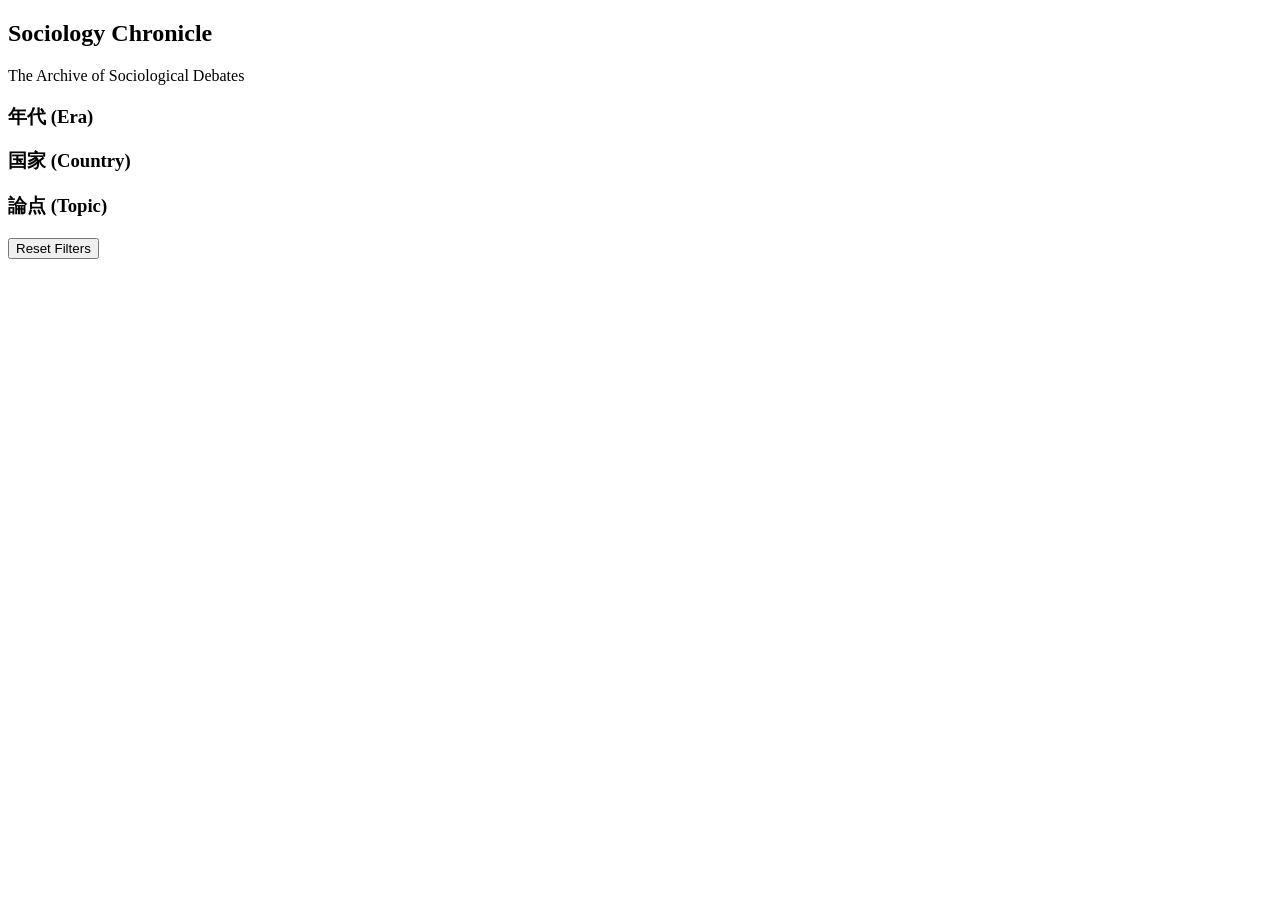
==== index.html @ 1b3ae70b "Rename main to index.html" ====
<!DOCTYPE html>
<html lang="ja">
<head>
    <meta charset="UTF-8">
    <meta name="viewport" content="width=device-width, initial-scale=1.0">
    <title>Sociology Chronicle</title>
    <link rel="stylesheet" href="style.css">
    <!-- Google Fonts: アカデミックな雰囲気のために -->
    <link rel="preconnect" href="https://fonts.googleapis.com">
    <link rel="preconnect" href="https://fonts.gstatic.com" crossorigin>
    <link href="https://fonts.googleapis.com/css2?family=Noto+Serif+JP:wght@400;700&family=Noto+Sans+JP:wght@400;500;700&display=swap" rel="stylesheet">
</head>
<body class="page-index">

    <div class="layout-container">
        <!-- サイドバー：フィルタリング -->
        <aside class="sidebar">
            <h1 class="site-title">Sociology Chronicle</h1>
            <p class="site-subtitle">The Archive of Sociological Debates</p>

            <div class="filter-group">
                <h3>年代 (Era)</h3>
                <div id="filter-eras" class="checkbox-list"></div>
            </div>

            <div class="filter-group">
                <h3>国家 (Country)</h3>
                <div id="filter-countries" class="checkbox-list"></div>
            </div>

            <div class="filter-group">
                <h3>論点 (Topic)</h3>
                <div id="filter-topics" class="checkbox-list"></div>
            </div>
            
            <button id="reset-filters" class="btn-reset">Reset Filters</button>
        </aside>

        <!-- メインエリア：タイムライン -->
        <main class="main-content">
            <div id="active-filters" class="active-filters-bar">
                <!-- 選択中のフィルタがここに表示されます -->
            </div>
            <div id="timeline-grid" class="timeline-grid">
                <!-- JSでカードが生成されます -->
            </div>
        </main>
    </div>

    <script src="app.js"></script>
</body>
</html>
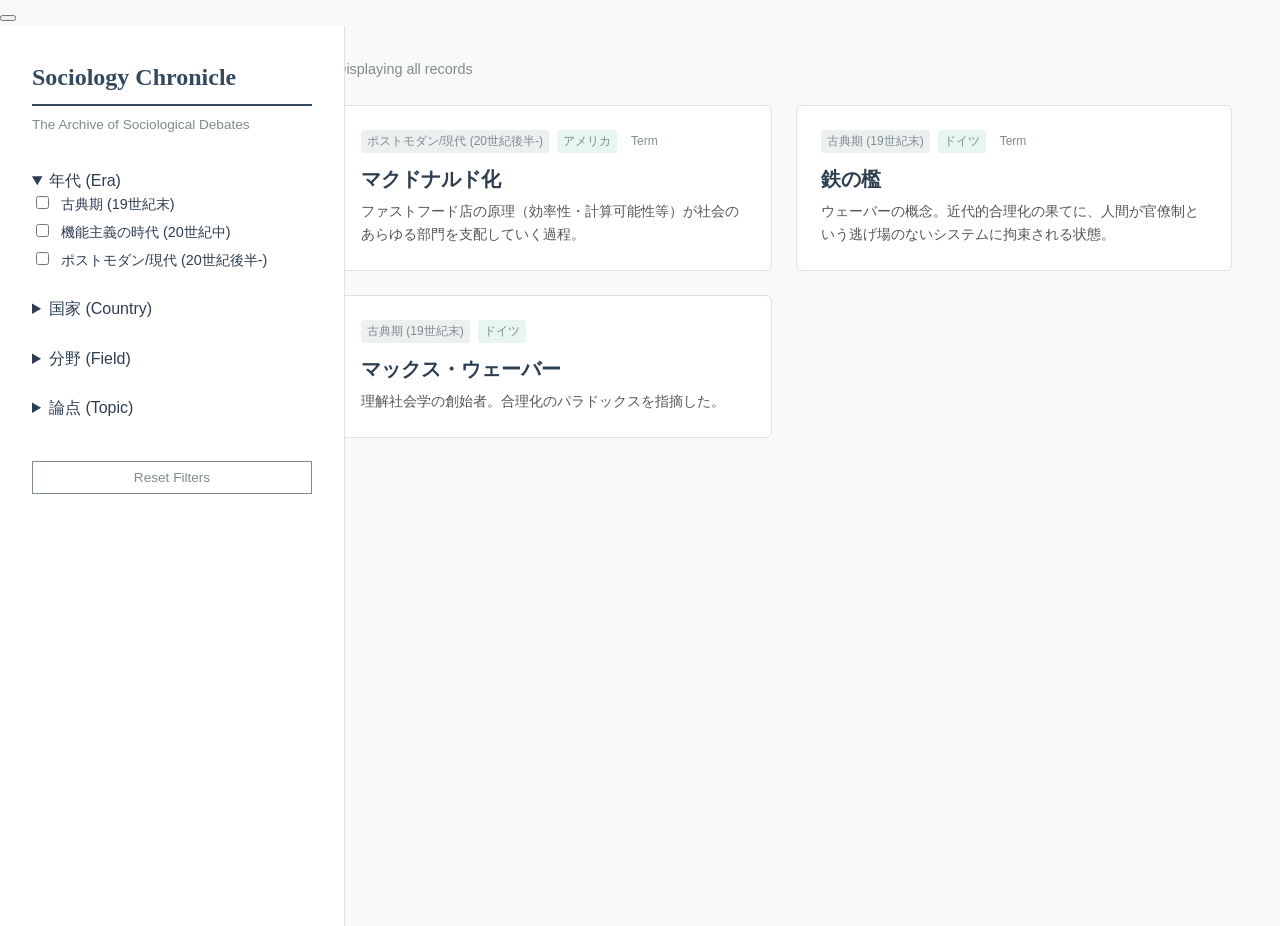
==== commit de2c61e9: "Update index.html" ====
--- a/index.html
+++ b/index.html
@@ -4,49 +4,79 @@
     <meta charset="UTF-8">
     <meta name="viewport" content="width=device-width, initial-scale=1.0">
     <title>Sociology Chronicle</title>
+    <!-- バージョン02のCSSを読み込み -->
     <link rel="stylesheet" href="style.css">
-    <!-- Google Fonts: アカデミックな雰囲気のために -->
-    <link rel="preconnect" href="https://fonts.googleapis.com">
-    <link rel="preconnect" href="https://fonts.gstatic.com" crossorigin>
     <link href="https://fonts.googleapis.com/css2?family=Noto+Serif+JP:wght@400;700&family=Noto+Sans+JP:wght@400;500;700&display=swap" rel="stylesheet">
 </head>
 <body class="page-index">
 
+    <!-- ハンバーガーボタン (常に表示) -->
+    <button id="menu-toggle" class="menu-toggle" aria-label="Toggle Menu">
+        <span class="bar"></span>
+        <span class="bar"></span>
+        <span class="bar"></span>
+    </button>
+
     <div class="layout-container">
         <!-- サイドバー：フィルタリング -->
-        <aside class="sidebar">
-            <h1 class="site-title">Sociology Chronicle</h1>
-            <p class="site-subtitle">The Archive of Sociological Debates</p>
-
-            <div class="filter-group">
-                <h3>年代 (Era)</h3>
-                <div id="filter-eras" class="checkbox-list"></div>
+        <aside id="sidebar" class="sidebar">
+            <div class="sidebar-header">
+                <h1 class="site-title">Sociology Chronicle</h1>
+                <p class="site-subtitle">The Archive of Sociological Debates</p>
             </div>
 
-            <div class="filter-group">
-                <h3>国家 (Country)</h3>
-                <div id="filter-countries" class="checkbox-list"></div>
-            </div>
+            <div class="sidebar-content">
+                <!-- フィルタ群 (JSでアコーディオン生成) -->
+                <div class="filter-group">
+                    <details open>
+                        <summary>年代 (Era)</summary>
+                        <div id="filter-eras" class="checkbox-list"></div>
+                    </details>
+                </div>
 
-            <div class="filter-group">
-                <h3>論点 (Topic)</h3>
-                <div id="filter-topics" class="checkbox-list"></div>
+                <div class="filter-group">
+                    <details>
+                        <summary>国家 (Country)</summary>
+                        <div id="filter-countries" class="checkbox-list"></div>
+                    </details>
+                </div>
+
+                <!-- 新設: 分野 -->
+                <div class="filter-group">
+                    <details>
+                        <summary>分野 (Field)</summary>
+                        <div id="filter-fields" class="checkbox-list"></div>
+                    </details>
+                </div>
+
+                <div class="filter-group">
+                    <details>
+                        <summary>論点 (Topic)</summary>
+                        <div id="filter-topics" class="checkbox-list"></div>
+                    </details>
+                </div>
             </div>
             
-            <button id="reset-filters" class="btn-reset">Reset Filters</button>
-        </aside>
+            <div class="sidebar-footer">
+                <button id="reset-filters" class="btn-reset">Reset Filters</button>
+            </div>
+        </aside>z
+
+        <!-- サイドバーが開いた時の背景黒幕 -->
+        <div id="sidebar-overlay" class="sidebar-overlay"></div>
 
         <!-- メインエリア：タイムライン -->
         <main class="main-content">
             <div id="active-filters" class="active-filters-bar">
-                <!-- 選択中のフィルタがここに表示されます -->
+                <!-- 選択中のフィルタ表示エリア -->
             </div>
             <div id="timeline-grid" class="timeline-grid">
-                <!-- JSでカードが生成されます -->
+                <!-- JSでカード生成 -->
             </div>
         </main>
     </div>
 
+    <!-- バージョン02のJSを読み込み -->
     <script src="app.js"></script>
 </body>
 </html>
--- a/style.css
+++ b/style.css
@@ -0,0 +1,293 @@
+:root {
+    --bg-color: #f9f9f9;
+    --sidebar-bg: #ffffff;
+    --text-main: #2c3e50;
+    --text-muted: #7f8c8d;
+    --accent-color: #34495e;
+    --border-color: #e0e0e0;
+    --link-color: #2980b9;
+    --link-hover: #3498db;
+    
+    /* カードのタグ色 */
+    --tag-era-bg: #ecf0f1;
+    --tag-country-bg: #e8f6f3;
+    --tag-field-bg: #fef9e7;
+    
+    /* ツールチップ */
+    --tooltip-bg: #222;
+    --tooltip-text: #fff;
+}
+
+body {
+    margin: 0;
+    font-family: 'Noto Sans JP', sans-serif;
+    color: var(--text-main);
+    background-color: var(--bg-color);
+    line-height: 1.6;
+}
+
+h1, h2, h3, h4, .site-title, article h1, article h2 {
+    font-family: 'Noto Serif JP', serif;
+}
+
+/* --- Layout (Index) --- */
+.layout-container {
+    display: flex;
+    min-height: 100vh;
+}
+
+.sidebar {
+    width: 280px;
+    background: var(--sidebar-bg);
+    border-right: 1px solid var(--border-color);
+    padding: 2rem;
+    position: fixed;
+    height: 100%;
+    overflow-y: auto;
+    flex-shrink: 0;
+}
+
+.main-content {
+    flex-grow: 1;
+    margin-left: 280px; /* Sidebar width */
+    padding: 2rem 3rem;
+}
+
+.site-title {
+    font-size: 1.5rem;
+    margin: 0;
+    color: var(--accent-color);
+    border-bottom: 2px solid var(--accent-color);
+    padding-bottom: 0.5rem;
+}
+
+.site-subtitle {
+    font-size: 0.85rem;
+    color: var(--text-muted);
+    margin-top: 0.5rem;
+    margin-bottom: 2rem;
+}
+
+/* Filters */
+.filter-group {
+    margin-bottom: 1.5rem;
+}
+
+.filter-group h3 {
+    font-size: 0.9rem;
+    text-transform: uppercase;
+    letter-spacing: 0.05em;
+    margin-bottom: 0.5rem;
+    color: var(--text-muted);
+}
+
+.checkbox-list label {
+    display: block;
+    margin-bottom: 0.3rem;
+    font-size: 0.9rem;
+    cursor: pointer;
+}
+
+.checkbox-list input {
+    margin-right: 0.5rem;
+}
+
+.btn-reset {
+    margin-top: 1rem;
+    background: transparent;
+    border: 1px solid var(--text-muted);
+    color: var(--text-muted);
+    padding: 0.5rem 1rem;
+    cursor: pointer;
+    font-size: 0.85rem;
+    width: 100%;
+    transition: all 0.2s;
+}
+
+.btn-reset:hover {
+    background: var(--text-muted);
+    color: white;
+}
+
+/* Timeline Cards */
+.timeline-grid {
+    display: grid;
+    grid-template-columns: repeat(auto-fill, minmax(300px, 1fr));
+    gap: 1.5rem;
+}
+
+.card {
+    background: white;
+    border: 1px solid var(--border-color);
+    border-radius: 6px;
+    padding: 1.5rem;
+    transition: transform 0.2s, box-shadow 0.2s;
+    cursor: pointer;
+    text-decoration: none;
+    color: inherit;
+    display: block;
+}
+
+.card:hover {
+    transform: translateY(-3px);
+    box-shadow: 0 5px 15px rgba(0,0,0,0.05);
+}
+
+.card-meta {
+    font-size: 0.75rem;
+    color: var(--text-muted);
+    margin-bottom: 0.8rem;
+    display: flex;
+    flex-wrap: wrap;
+    gap: 0.5rem;
+}
+
+.tag {
+    padding: 2px 6px;
+    border-radius: 3px;
+}
+.tag.era { background: var(--tag-era-bg); }
+.tag.country { background: var(--tag-country-bg); }
+
+.card-title {
+    font-size: 1.25rem;
+    margin: 0 0 0.5rem 0;
+    line-height: 1.3;
+}
+
+.card-summary {
+    font-size: 0.9rem;
+    color: #555;
+    margin: 0;
+}
+
+/* Active Filters Bar */
+.active-filters-bar {
+    margin-bottom: 1.5rem;
+    font-size: 0.9rem;
+    color: var(--text-muted);
+}
+.active-tag {
+    background: var(--accent-color);
+    color: white;
+    padding: 2px 8px;
+    border-radius: 12px;
+    margin-right: 5px;
+    font-size: 0.8rem;
+}
+
+/* --- Article Page --- */
+.page-article .container {
+    max-width: 800px;
+    margin: 0 auto;
+    padding: 2rem;
+}
+
+.article-header {
+    background: white;
+    border-bottom: 1px solid var(--border-color);
+    padding: 1rem 0;
+}
+
+.back-link {
+    text-decoration: none;
+    color: var(--text-muted);
+    font-weight: bold;
+}
+
+.article-body {
+    background: white;
+    padding: 3rem;
+    margin-top: 2rem;
+    border-radius: 8px;
+    box-shadow: 0 2px 10px rgba(0,0,0,0.03);
+    font-size: 1.05rem;
+}
+
+.article-body h1 {
+    font-size: 2rem;
+    border-bottom: 2px solid var(--border-color);
+    padding-bottom: 0.5rem;
+    margin-bottom: 1.5rem;
+}
+
+.article-body h2 {
+    font-size: 1.5rem;
+    margin-top: 2rem;
+    margin-bottom: 1rem;
+    color: var(--accent-color);
+}
+
+/* Term Links & Stubs */
+.term-link {
+    color: var(--text-main);
+    text-decoration: underline wavy var(--link-hover);
+    text-underline-offset: 3px;
+    cursor: help;
+    font-weight: 500;
+    position: relative;
+}
+
+.term-stub {
+    color: var(--text-muted);
+    text-decoration: underline dotted #aaa;
+    text-underline-offset: 3px;
+    cursor: help;
+    position: relative;
+}
+
+/* Tooltip (Hover effect) */
+.term-link::after,
+.term-stub::after {
+    content: attr(data-desc);
+    position: absolute;
+    bottom: 100%;
+    left: 50%;
+    transform: translateX(-50%) translateY(-5px);
+    background: var(--tooltip-bg);
+    color: var(--tooltip-text);
+    padding: 8px 12px;
+    border-radius: 4px;
+    font-size: 0.8rem;
+    white-space: nowrap;
+    opacity: 0;
+    pointer-events: none;
+    transition: opacity 0.2s;
+    z-index: 100;
+    box-shadow: 0 4px 10px rgba(0,0,0,0.2);
+    font-weight: normal;
+}
+
+.term-link:hover::after,
+.term-stub:hover::after {
+    opacity: 1;
+}
+
+/* Citations */
+cite {
+    font-style: normal;
+    font-size: 0.8em;
+    vertical-align: super;
+    color: var(--link-color);
+    cursor: pointer;
+    margin-left: 2px;
+}
+
+cite::before { content: '['; }
+cite::after { content: ']'; }
+
+.references-section {
+    margin-top: 3rem;
+    border-top: 1px solid var(--border-color);
+    padding-top: 1rem;
+    font-size: 0.9rem;
+}
+.references-section ul {
+    list-style: none;
+    padding: 0;
+}
+.references-section li {
+    margin-bottom: 0.5rem;
+    padding-left: 1.5rem;
+    text-indent: -1.5rem;
+}
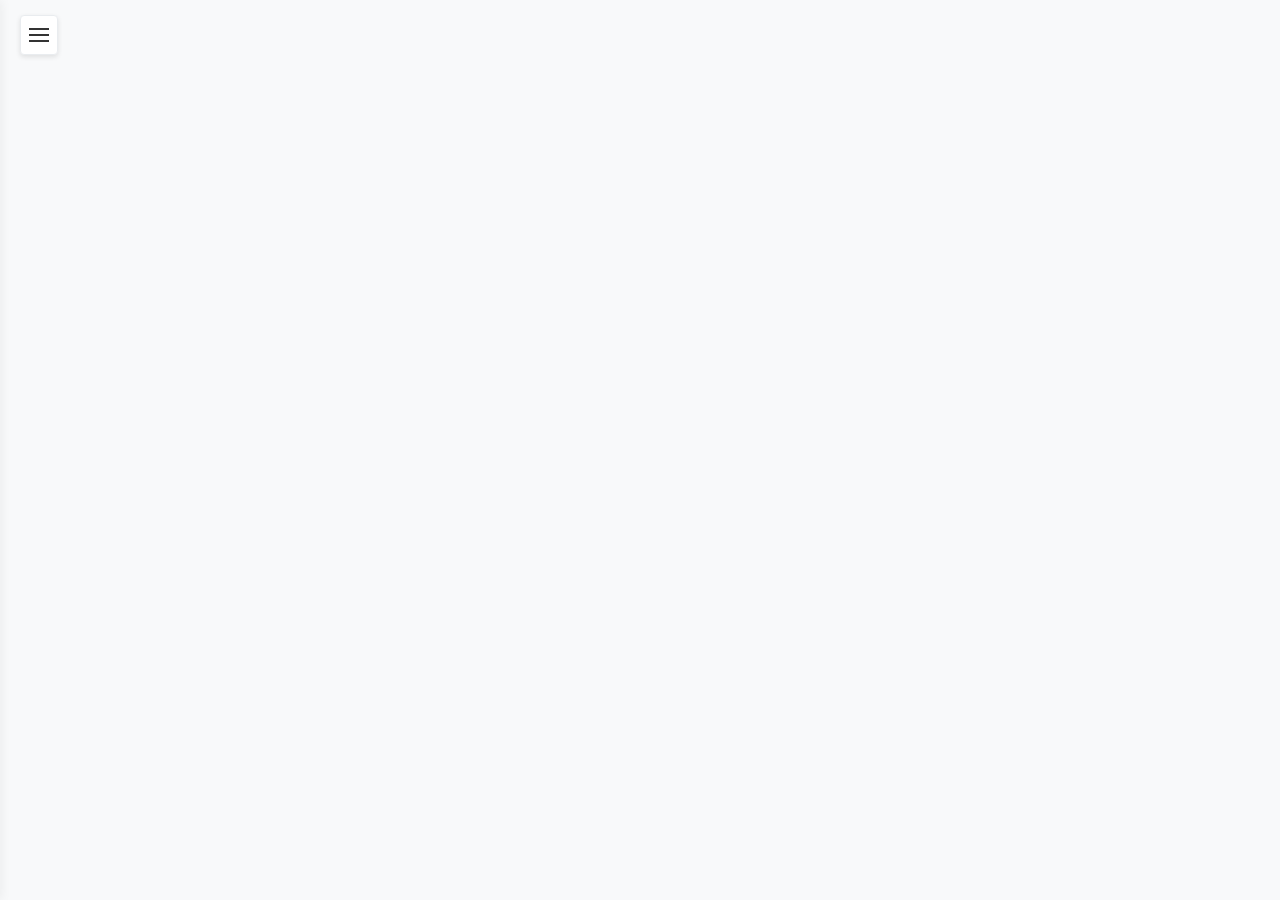
==== commit 943a942c: "Update index.html" ====
--- a/index.html
+++ b/index.html
@@ -4,7 +4,6 @@
     <meta charset="UTF-8">
     <meta name="viewport" content="width=device-width, initial-scale=1.0">
     <title>Sociology Chronicle</title>
-    <!-- バージョン02のCSSを読み込み -->
     <link rel="stylesheet" href="style.css">
     <link href="https://fonts.googleapis.com/css2?family=Noto+Serif+JP:wght@400;700&family=Noto+Sans+JP:wght@400;500;700&display=swap" rel="stylesheet">
 </head>
@@ -60,7 +59,7 @@
             <div class="sidebar-footer">
                 <button id="reset-filters" class="btn-reset">Reset Filters</button>
             </div>
-        </aside>z
+        </aside>
 
         <!-- サイドバーが開いた時の背景黒幕 -->
         <div id="sidebar-overlay" class="sidebar-overlay"></div>
--- a/style.css
+++ b/style.css
@@ -1,21 +1,12 @@
 :root {
-    --bg-color: #f9f9f9;
+    --bg-color: #f8f9fa;
     --sidebar-bg: #ffffff;
-    --text-main: #2c3e50;
-    --text-muted: #7f8c8d;
-    --accent-color: #34495e;
-    --border-color: #e0e0e0;
-    --link-color: #2980b9;
-    --link-hover: #3498db;
-    
-    /* カードのタグ色 */
-    --tag-era-bg: #ecf0f1;
-    --tag-country-bg: #e8f6f3;
-    --tag-field-bg: #fef9e7;
-    
-    /* ツールチップ */
-    --tooltip-bg: #222;
-    --tooltip-text: #fff;
+    --text-main: #333;
+    --text-muted: #666;
+    --accent-color: #2c3e50;
+    --border-color: #e9ecef;
+    --link-color: #3498db;
+    --sidebar-width: 300px; /* サイドバーの幅 */
 }
 
 body {
@@ -26,268 +17,186 @@
     line-height: 1.6;
 }
 
-h1, h2, h3, h4, .site-title, article h1, article h2 {
-    font-family: 'Noto Serif JP', serif;
-}
-
-/* --- Layout (Index) --- */
-.layout-container {
-    display: flex;
-    min-height: 100vh;
+h1, h2, h3 { font-family: 'Noto Serif JP', serif; }
+
+/* --- ハンバーガーメニュー & サイドバー --- */
+.menu-toggle {
+    position: fixed;
+    top: 15px;
+    left: 20px;
+    z-index: 1000;
+    background: #fff;
+    border: 1px solid var(--border-color);
+    border-radius: 4px;
+    padding: 8px;
+    cursor: pointer;
+    box-shadow: 0 2px 5px rgba(0,0,0,0.1);
+}
+.menu-toggle .bar {
+    display: block;
+    width: 20px;
+    height: 2px;
+    background: var(--text-main);
+    margin: 4px 0;
 }
 
 .sidebar {
-    width: 280px;
+    width: var(--sidebar-width);
     background: var(--sidebar-bg);
     border-right: 1px solid var(--border-color);
-    padding: 2rem;
     position: fixed;
-    height: 100%;
+    top: 0;
+    left: calc(var(--sidebar-width) * -1); /* 初期状態は画面外へ隠す */
+    height: 100vh;
     overflow-y: auto;
-    flex-shrink: 0;
-}
-
+    transition: left 0.3s cubic-bezier(0.4, 0, 0.2, 1);
+    z-index: 999;
+    padding: 2rem 1.5rem;
+    box-sizing: border-box;
+    box-shadow: 2px 0 10px rgba(0,0,0,0.05);
+}
+
+.sidebar.active {
+    left: 0; /* 表示 */
+}
+
+/* サイドバーが開いている時の背景黒幕 */
+.sidebar-overlay {
+    position: fixed;
+    top: 0;
+    left: 0;
+    width: 100vw;
+    height: 100vh;
+    background: rgba(0,0,0,0.3);
+    opacity: 0;
+    visibility: hidden;
+    transition: opacity 0.3s;
+    z-index: 900;
+}
+.sidebar.active + .sidebar-overlay {
+    opacity: 1;
+    visibility: visible;
+}
+
+.sidebar-header { margin-top: 2rem; margin-bottom: 2rem; }
+.site-title { font-size: 1.4rem; margin: 0; color: var(--accent-color); }
+.site-subtitle { font-size: 0.8rem; color: var(--text-muted); margin: 0; }
+
+/* アコーディオン (Details/Summary) */
+details { margin-bottom: 1rem; border-bottom: 1px solid var(--border-color); padding-bottom: 1rem; }
+details:last-child { border-bottom: none; }
+summary {
+    cursor: pointer;
+    font-weight: bold;
+    font-size: 0.95rem;
+    color: var(--accent-color);
+    list-style: none;
+    display: flex;
+    justify-content: space-between;
+    align-items: center;
+}
+summary::after { content: '+'; font-weight: normal; font-size: 1.2em; color: #999; }
+details[open] summary::after { content: '−'; }
+
+/* フィルタリスト */
+.checkbox-list { margin-top: 0.8rem; padding-left: 0.2rem; }
+.checkbox-item {
+    display: flex;
+    align-items: center;
+    justify-content: space-between;
+    margin-bottom: 8px;
+    font-size: 0.9rem;
+}
+.checkbox-item label { cursor: pointer; display: flex; align-items: center; }
+.checkbox-item input { margin-right: 8px; }
+
+/* 紹介アイコン (i) */
+.info-icon {
+    text-decoration: none;
+    color: #ccc;
+    font-size: 0.9rem;
+    margin-left: 8px;
+    padding: 2px 6px;
+    border-radius: 50%;
+    border: 1px solid transparent;
+    transition: all 0.2s;
+}
+.info-icon:hover { 
+    color: var(--link-color); 
+    border-color: var(--link-color);
+    background: #f0f8ff;
+}
+
+/* メインコンテンツ */
 .main-content {
-    flex-grow: 1;
-    margin-left: 280px; /* Sidebar width */
-    padding: 2rem 3rem;
-}
-
-.site-title {
-    font-size: 1.5rem;
-    margin: 0;
-    color: var(--accent-color);
-    border-bottom: 2px solid var(--accent-color);
-    padding-bottom: 0.5rem;
-}
-
-.site-subtitle {
-    font-size: 0.85rem;
-    color: var(--text-muted);
-    margin-top: 0.5rem;
-    margin-bottom: 2rem;
-}
-
-/* Filters */
-.filter-group {
-    margin-bottom: 1.5rem;
-}
-
-.filter-group h3 {
-    font-size: 0.9rem;
-    text-transform: uppercase;
-    letter-spacing: 0.05em;
-    margin-bottom: 0.5rem;
-    color: var(--text-muted);
-}
-
-.checkbox-list label {
-    display: block;
-    margin-bottom: 0.3rem;
-    font-size: 0.9rem;
-    cursor: pointer;
-}
-
-.checkbox-list input {
-    margin-right: 0.5rem;
-}
-
-.btn-reset {
-    margin-top: 1rem;
-    background: transparent;
-    border: 1px solid var(--text-muted);
-    color: var(--text-muted);
-    padding: 0.5rem 1rem;
-    cursor: pointer;
-    font-size: 0.85rem;
+    margin-left: 0;
+    padding: 5rem 2rem 2rem 2rem; /* 上部にハンバーガー分の余白を確保 */
     width: 100%;
-    transition: all 0.2s;
-}
-
-.btn-reset:hover {
-    background: var(--text-muted);
-    color: white;
-}
-
-/* Timeline Cards */
+    box-sizing: border-box;
+    max-width: 1200px;
+    margin: 0 auto;
+}
+
+/* タイムラインカード */
 .timeline-grid {
     display: grid;
-    grid-template-columns: repeat(auto-fill, minmax(300px, 1fr));
+    grid-template-columns: repeat(auto-fill, minmax(280px, 1fr));
     gap: 1.5rem;
 }
 
 .card {
     background: white;
     border: 1px solid var(--border-color);
-    border-radius: 6px;
+    border-radius: 8px;
     padding: 1.5rem;
-    transition: transform 0.2s, box-shadow 0.2s;
-    cursor: pointer;
     text-decoration: none;
     color: inherit;
-    display: block;
-}
-
-.card:hover {
-    transform: translateY(-3px);
-    box-shadow: 0 5px 15px rgba(0,0,0,0.05);
-}
-
-.card-meta {
-    font-size: 0.75rem;
-    color: var(--text-muted);
-    margin-bottom: 0.8rem;
     display: flex;
-    flex-wrap: wrap;
-    gap: 0.5rem;
-}
-
-.tag {
-    padding: 2px 6px;
-    border-radius: 3px;
-}
-.tag.era { background: var(--tag-era-bg); }
-.tag.country { background: var(--tag-country-bg); }
-
-.card-title {
-    font-size: 1.25rem;
-    margin: 0 0 0.5rem 0;
-    line-height: 1.3;
-}
-
-.card-summary {
-    font-size: 0.9rem;
-    color: #555;
-    margin: 0;
-}
-
-/* Active Filters Bar */
-.active-filters-bar {
-    margin-bottom: 1.5rem;
-    font-size: 0.9rem;
-    color: var(--text-muted);
-}
-.active-tag {
+    flex-direction: column;
+    transition: transform 0.2s, box-shadow 0.2s;
+}
+.card:hover { transform: translateY(-3px); box-shadow: 0 8px 20px rgba(0,0,0,0.08); }
+
+.card-meta { display: flex; gap: 6px; flex-wrap: wrap; margin-bottom: 12px; font-size: 0.75rem; }
+.tag { padding: 3px 8px; border-radius: 4px; background: #eee; color: #555; }
+.tag.field { background: #e8f4fc; color: #2980b9; }
+
+.card-title { margin: 0 0 10px 0; font-size: 1.25rem; line-height: 1.4; font-weight: bold; }
+.card-summary { font-size: 0.9rem; color: #666; margin: 0; line-height: 1.6; }
+
+/* --- パンくずリスト --- */
+.article-header { background: #fff; border-bottom: 1px solid var(--border-color); padding: 1rem 0; }
+.header-inner { display: flex; align-items: center; }
+.breadcrumbs { font-size: 0.9rem; color: var(--text-muted); }
+.breadcrumbs a { text-decoration: none; color: var(--text-muted); transition: color 0.2s; }
+.breadcrumbs a:hover { color: var(--link-color); text-decoration: underline; }
+.crumb-separator { margin: 0 8px; color: #ccc; }
+
+/* --- 紹介ページ (Intro) --- */
+.intro-container { max-width: 800px; margin: 3rem auto; }
+.intro-body { background: #fff; padding: 3rem; border-radius: 8px; box-shadow: 0 2px 10px rgba(0,0,0,0.03); }
+.intro-text { margin-top: 2rem; line-height: 1.8; font-size: 1.05rem; }
+.btn-primary {
+    display: inline-block;
     background: var(--accent-color);
     color: white;
-    padding: 2px 8px;
-    border-radius: 12px;
-    margin-right: 5px;
-    font-size: 0.8rem;
-}
-
-/* --- Article Page --- */
-.page-article .container {
-    max-width: 800px;
-    margin: 0 auto;
-    padding: 2rem;
-}
-
-.article-header {
-    background: white;
-    border-bottom: 1px solid var(--border-color);
-    padding: 1rem 0;
-}
-
-.back-link {
+    padding: 12px 24px;
+    border-radius: 5px;
     text-decoration: none;
-    color: var(--text-muted);
+    margin-top: 2rem;
     font-weight: bold;
-}
-
+    transition: opacity 0.2s;
+}
+.btn-primary:hover { opacity: 0.9; }
+
+/* --- 記事本文 --- */
 .article-body {
     background: white;
     padding: 3rem;
     margin-top: 2rem;
     border-radius: 8px;
     box-shadow: 0 2px 10px rgba(0,0,0,0.03);
-    font-size: 1.05rem;
-}
-
-.article-body h1 {
-    font-size: 2rem;
-    border-bottom: 2px solid var(--border-color);
-    padding-bottom: 0.5rem;
-    margin-bottom: 1.5rem;
-}
-
-.article-body h2 {
-    font-size: 1.5rem;
-    margin-top: 2rem;
-    margin-bottom: 1rem;
-    color: var(--accent-color);
-}
-
-/* Term Links & Stubs */
-.term-link {
-    color: var(--text-main);
-    text-decoration: underline wavy var(--link-hover);
-    text-underline-offset: 3px;
-    cursor: help;
-    font-weight: 500;
-    position: relative;
-}
-
-.term-stub {
-    color: var(--text-muted);
-    text-decoration: underline dotted #aaa;
-    text-underline-offset: 3px;
-    cursor: help;
-    position: relative;
-}
-
-/* Tooltip (Hover effect) */
-.term-link::after,
-.term-stub::after {
-    content: attr(data-desc);
-    position: absolute;
-    bottom: 100%;
-    left: 50%;
-    transform: translateX(-50%) translateY(-5px);
-    background: var(--tooltip-bg);
-    color: var(--tooltip-text);
-    padding: 8px 12px;
-    border-radius: 4px;
-    font-size: 0.8rem;
-    white-space: nowrap;
-    opacity: 0;
-    pointer-events: none;
-    transition: opacity 0.2s;
-    z-index: 100;
-    box-shadow: 0 4px 10px rgba(0,0,0,0.2);
-    font-weight: normal;
-}
-
-.term-link:hover::after,
-.term-stub:hover::after {
-    opacity: 1;
-}
-
-/* Citations */
-cite {
-    font-style: normal;
-    font-size: 0.8em;
-    vertical-align: super;
-    color: var(--link-color);
-    cursor: pointer;
-    margin-left: 2px;
-}
-
-cite::before { content: '['; }
-cite::after { content: ']'; }
-
-.references-section {
-    margin-top: 3rem;
-    border-top: 1px solid var(--border-color);
-    padding-top: 1rem;
-    font-size: 0.9rem;
-}
-.references-section ul {
-    list-style: none;
-    padding: 0;
-}
-.references-section li {
-    margin-bottom: 0.5rem;
-    padding-left: 1.5rem;
-    text-indent: -1.5rem;
-}
+}
+/* Term Links */
+.term-link { color: var(--accent-color); text-decoration: underline wavy var(--link-color); cursor: help; }
+.term-stub { color: #999; text-decoration: underline dotted #ccc; cursor: help; }
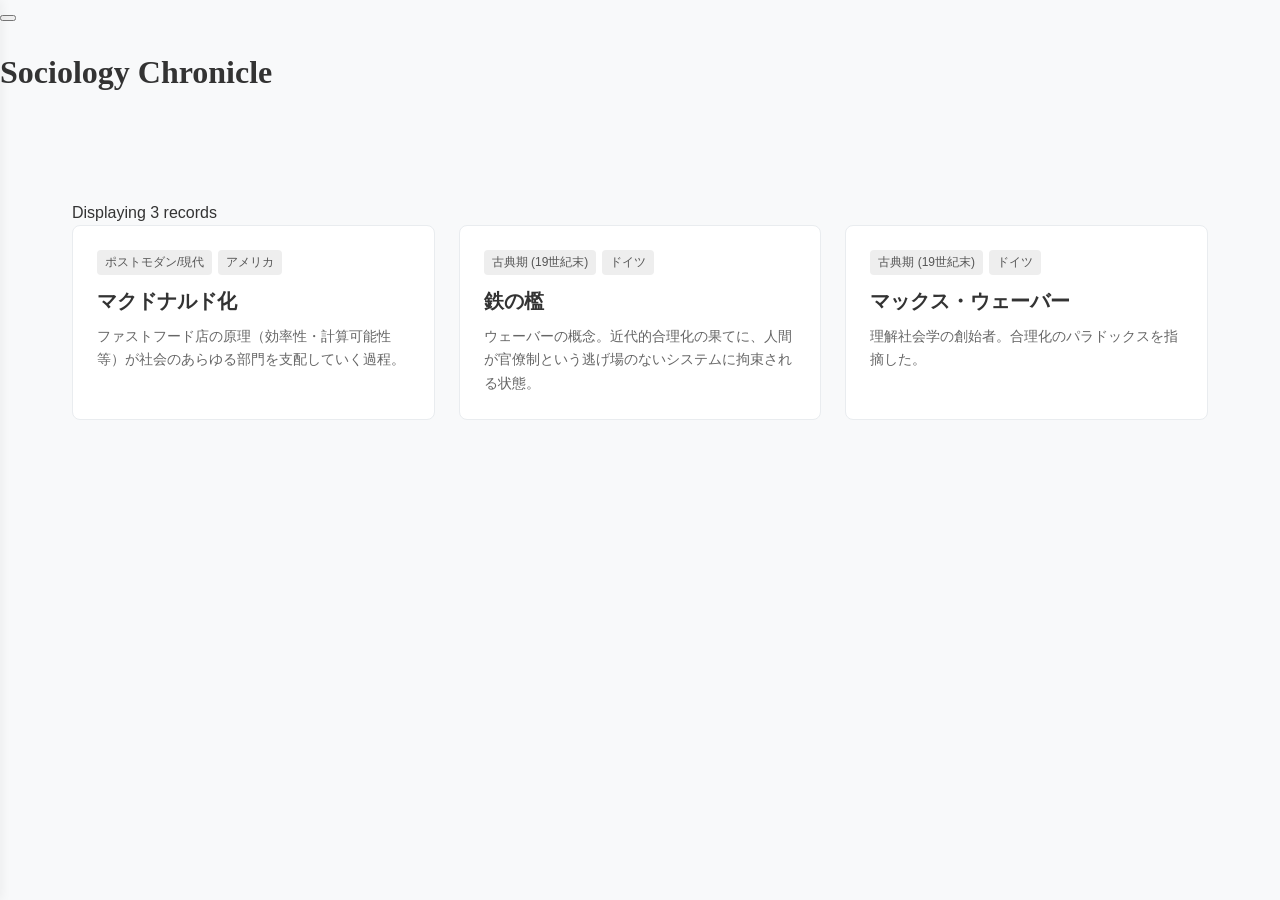
==== commit f03a3d27: "Update index.html" ====
--- a/index.html
+++ b/index.html
@@ -9,73 +9,70 @@
 </head>
 <body class="page-index">
 
-    <!-- ハンバーガーボタン (常に表示) -->
-    <button id="menu-toggle" class="menu-toggle" aria-label="Toggle Menu">
-        <span class="bar"></span>
-        <span class="bar"></span>
-        <span class="bar"></span>
-    </button>
+    <!-- ヘッダーバー (Gemini/GitHub風) -->
+    <header class="app-header">
+        <button id="menu-toggle" class="menu-btn" aria-label="Menu">
+            <span class="menu-icon"></span>
+        </button>
+        <h1 class="header-title">Sociology Chronicle</h1>
+    </header>
 
     <div class="layout-container">
-        <!-- サイドバー：フィルタリング -->
+        <!-- サイドバー (ドロワーメニュー) -->
         <aside id="sidebar" class="sidebar">
-            <div class="sidebar-header">
-                <h1 class="site-title">Sociology Chronicle</h1>
-                <p class="site-subtitle">The Archive of Sociological Debates</p>
-            </div>
-
-            <div class="sidebar-content">
-                <!-- フィルタ群 (JSでアコーディオン生成) -->
-                <div class="filter-group">
-                    <details open>
-                        <summary>年代 (Era)</summary>
-                        <div id="filter-eras" class="checkbox-list"></div>
-                    </details>
+            <div class="sidebar-inner">
+                <div class="sidebar-header-area">
+                    <p class="site-subtitle">The Archive of Sociological Debates</p>
                 </div>
 
-                <div class="filter-group">
-                    <details>
-                        <summary>国家 (Country)</summary>
-                        <div id="filter-countries" class="checkbox-list"></div>
-                    </details>
+                <div class="sidebar-content">
+                    <div class="filter-group">
+                        <details open>
+                            <summary>年代 (Era)</summary>
+                            <div id="filter-eras" class="checkbox-list"></div>
+                        </details>
+                    </div>
+
+                    <div class="filter-group">
+                        <details>
+                            <summary>国家 (Country)</summary>
+                            <div id="filter-countries" class="checkbox-list"></div>
+                        </details>
+                    </div>
+
+                    <div class="filter-group">
+                        <details>
+                            <summary>分野 (Field)</summary>
+                            <div id="filter-fields" class="checkbox-list"></div>
+                        </details>
+                    </div>
+
+                    <div class="filter-group">
+                        <details>
+                            <summary>論点 (Topic)</summary>
+                            <div id="filter-topics" class="checkbox-list"></div>
+                        </details>
+                    </div>
                 </div>
-
-                <!-- 新設: 分野 -->
-                <div class="filter-group">
-                    <details>
-                        <summary>分野 (Field)</summary>
-                        <div id="filter-fields" class="checkbox-list"></div>
-                    </details>
+                
+                <div class="sidebar-footer">
+                    <button id="reset-filters" class="btn-reset">Reset Filters</button>
                 </div>
-
-                <div class="filter-group">
-                    <details>
-                        <summary>論点 (Topic)</summary>
-                        <div id="filter-topics" class="checkbox-list"></div>
-                    </details>
-                </div>
-            </div>
-            
-            <div class="sidebar-footer">
-                <button id="reset-filters" class="btn-reset">Reset Filters</button>
             </div>
         </aside>
 
-        <!-- サイドバーが開いた時の背景黒幕 -->
+        <!-- サイドバー背景の黒幕 -->
         <div id="sidebar-overlay" class="sidebar-overlay"></div>
 
-        <!-- メインエリア：タイムライン -->
+        <!-- メインコンテンツ -->
         <main class="main-content">
-            <div id="active-filters" class="active-filters-bar">
-                <!-- 選択中のフィルタ表示エリア -->
-            </div>
-            <div id="timeline-grid" class="timeline-grid">
-                <!-- JSでカード生成 -->
+            <div class="content-wrapper">
+                <div id="active-filters" class="active-filters-bar"></div>
+                <div id="timeline-grid" class="timeline-grid"></div>
             </div>
         </main>
     </div>
 
-    <!-- バージョン02のJSを読み込み -->
     <script src="app.js"></script>
 </body>
 </html>
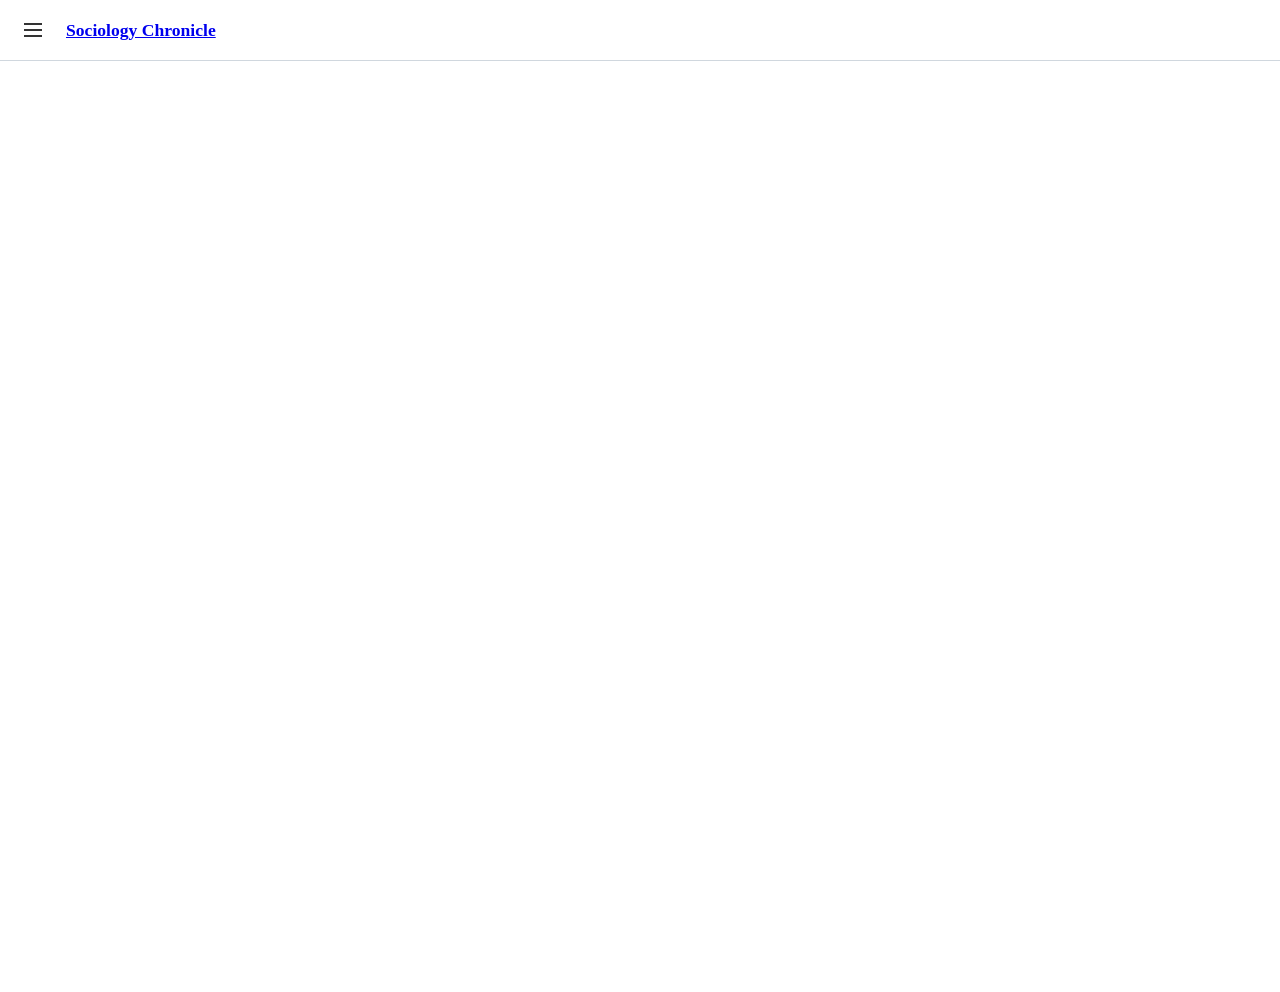
==== commit 35790b06: "Update index.html" ====
--- a/index.html
+++ b/index.html
@@ -9,68 +9,51 @@
 </head>
 <body class="page-index">
 
-    <!-- ヘッダーバー (Gemini/GitHub風) -->
+    <!-- 共通ヘッダーモジュール -->
     <header class="app-header">
-        <button id="menu-toggle" class="menu-btn" aria-label="Menu">
-            <span class="menu-icon"></span>
-        </button>
-        <h1 class="header-title">Sociology Chronicle</h1>
+        <div class="header-left">
+            <button id="menu-toggle" class="menu-btn" aria-label="Menu">
+                <span class="menu-icon"></span>
+            </button>
+            <h1 class="header-title"><a href="index.html">Sociology Chronicle</a></h1>
+        </div>
+        
+        <!-- 右側固定パンくずリスト -->
+        <div class="header-right">
+            <nav id="breadcrumbs" class="breadcrumbs"></nav>
+        </div>
     </header>
 
-    <div class="layout-container">
-        <!-- サイドバー (ドロワーメニュー) -->
-        <aside id="sidebar" class="sidebar">
+    <!-- 共通レイアウトコンテナ -->
+    <div class="app-container">
+        
+        <!-- 共通サイドバーモジュール -->
+        <aside class="sidebar">
             <div class="sidebar-inner">
                 <div class="sidebar-header-area">
                     <p class="site-subtitle">The Archive of Sociological Debates</p>
                 </div>
-
+                
                 <div class="sidebar-content">
-                    <div class="filter-group">
-                        <details open>
-                            <summary>年代 (Era)</summary>
-                            <div id="filter-eras" class="checkbox-list"></div>
-                        </details>
-                    </div>
-
-                    <div class="filter-group">
-                        <details>
-                            <summary>国家 (Country)</summary>
-                            <div id="filter-countries" class="checkbox-list"></div>
-                        </details>
-                    </div>
-
-                    <div class="filter-group">
-                        <details>
-                            <summary>分野 (Field)</summary>
-                            <div id="filter-fields" class="checkbox-list"></div>
-                        </details>
-                    </div>
-
-                    <div class="filter-group">
-                        <details>
-                            <summary>論点 (Topic)</summary>
-                            <div id="filter-topics" class="checkbox-list"></div>
-                        </details>
+                    <div id="sidebar-filters-mount">
+                        <!-- JSでフィルタリストをここに生成 -->
                     </div>
                 </div>
-                
+
                 <div class="sidebar-footer">
                     <button id="reset-filters" class="btn-reset">Reset Filters</button>
                 </div>
             </div>
         </aside>
 
-        <!-- サイドバー背景の黒幕 -->
-        <div id="sidebar-overlay" class="sidebar-overlay"></div>
-
         <!-- メインコンテンツ -->
         <main class="main-content">
-            <div class="content-wrapper">
-                <div id="active-filters" class="active-filters-bar"></div>
-                <div id="timeline-grid" class="timeline-grid"></div>
-            </div>
+            <div id="active-filters" class="active-filters-bar"></div>
+            <div id="timeline-grid" class="timeline-grid"></div>
         </main>
+
+        <!-- スマホ用オーバーレイ -->
+        <div id="sidebar-overlay" class="sidebar-overlay"></div>
     </div>
 
     <script src="app.js"></script>
--- a/style.css
+++ b/style.css
@@ -1,12 +1,13 @@
 :root {
-    --bg-color: #f8f9fa;
-    --sidebar-bg: #ffffff;
-    --text-main: #333;
-    --text-muted: #666;
-    --accent-color: #2c3e50;
-    --border-color: #e9ecef;
-    --link-color: #3498db;
-    --sidebar-width: 300px; /* サイドバーの幅 */
+    --bg-color: #ffffff;
+    --sidebar-bg: #f6f8fa;
+    --header-height: 60px;
+    --sidebar-width: 300px;
+    --text-main: #24292f;
+    --text-muted: #57606a;
+    --accent-color: #0969da;
+    --border-color: #d0d7de;
+    --transition-speed: 0.3s; /* アニメーション速度 */
 }
 
 body {
@@ -19,184 +20,242 @@
 
 h1, h2, h3 { font-family: 'Noto Serif JP', serif; }
 
-/* --- ハンバーガーメニュー & サイドバー --- */
-.menu-toggle {
+/* --- Header (Gemini/GitHub Style) --- */
+.app-header {
+    height: var(--header-height);
+    display: flex;
+    align-items: center;
+    padding: 0 16px;
+    background: #fff;
+    border-bottom: 1px solid var(--border-color);
     position: fixed;
-    top: 15px;
-    left: 20px;
+    top: 0;
+    left: 0;
+    right: 0;
     z-index: 1000;
-    background: #fff;
-    border: 1px solid var(--border-color);
-    border-radius: 4px;
+    /* アニメーション設定 */
+    transition: padding-left var(--transition-speed) cubic-bezier(0.4, 0, 0.2, 1);
+}
+
+.menu-btn {
+    background: none;
+    border: none;
+    cursor: pointer;
     padding: 8px;
-    cursor: pointer;
-    box-shadow: 0 2px 5px rgba(0,0,0,0.1);
-}
-.menu-toggle .bar {
+    margin-right: 16px;
+    border-radius: 6px;
+    flex-shrink: 0;
+}
+.menu-btn:hover { background-color: #f3f4f6; }
+
+.menu-icon {
     display: block;
-    width: 20px;
+    width: 18px;
     height: 2px;
-    background: var(--text-main);
-    margin: 4px 0;
-}
-
+    background: #333;
+    position: relative;
+}
+.menu-icon::before, .menu-icon::after {
+    content: '';
+    position: absolute;
+    width: 18px;
+    height: 2px;
+    background: #333;
+    left: 0;
+}
+.menu-icon::before { top: -6px; }
+.menu-icon::after { top: 6px; }
+
+.header-title {
+    font-size: 1.1rem;
+    font-weight: bold;
+    color: var(--text-main);
+    margin: 0;
+    white-space: nowrap;
+    overflow: hidden;
+    text-overflow: ellipsis;
+}
+
+/* --- Sidebar (Drawer) --- */
 .sidebar {
+    position: fixed;
+    top: 0;
+    left: 0;
+    bottom: 0;
     width: var(--sidebar-width);
     background: var(--sidebar-bg);
     border-right: 1px solid var(--border-color);
-    position: fixed;
-    top: 0;
-    left: calc(var(--sidebar-width) * -1); /* 初期状態は画面外へ隠す */
-    height: 100vh;
-    overflow-y: auto;
-    transition: left 0.3s cubic-bezier(0.4, 0, 0.2, 1);
-    z-index: 999;
-    padding: 2rem 1.5rem;
+    transform: translateX(-100%); /* 初期状態は隠す */
+    transition: transform var(--transition-speed) cubic-bezier(0.4, 0, 0.2, 1);
+    z-index: 1100; /* ヘッダーより上にする */
+}
+
+/* サイドバーが開いた時 */
+/* bodyに .nav-open クラスがついている場合 */
+body.nav-open .sidebar {
+    transform: translateX(0);
+}
+
+.sidebar-inner {
+    height: 100%;
+    display: flex;
+    flex-direction: column;
+    padding: 20px;
     box-sizing: border-box;
-    box-shadow: 2px 0 10px rgba(0,0,0,0.05);
-}
-
-.sidebar.active {
-    left: 0; /* 表示 */
-}
-
-/* サイドバーが開いている時の背景黒幕 */
+}
+
+.sidebar-header-area {
+    margin-bottom: 20px;
+    padding-bottom: 20px;
+    border-bottom: 1px solid var(--border-color);
+    /* ヘッダーと同じ高さ分の余白をとって、閉じるボタンと被らないようにする */
+    margin-top: 40px; 
+}
+
+.site-subtitle {
+    font-size: 0.8rem;
+    color: var(--text-muted);
+    margin: 0;
+}
+
+.sidebar-content { flex: 1; overflow-y: auto; }
+
+/* オーバーレイ (スマホ用) */
 .sidebar-overlay {
     position: fixed;
-    top: 0;
-    left: 0;
-    width: 100vw;
-    height: 100vh;
-    background: rgba(0,0,0,0.3);
+    top: 0; left: 0; right: 0; bottom: 0;
+    background: rgba(0,0,0,0.4);
     opacity: 0;
     visibility: hidden;
-    transition: opacity 0.3s;
-    z-index: 900;
-}
-.sidebar.active + .sidebar-overlay {
+    transition: opacity var(--transition-speed);
+    z-index: 1050;
+}
+/* スマホなどでオーバーレイが必要な時だけ表示 */
+body.nav-open .sidebar-overlay {
     opacity: 1;
     visibility: visible;
 }
 
-.sidebar-header { margin-top: 2rem; margin-bottom: 2rem; }
-.site-title { font-size: 1.4rem; margin: 0; color: var(--accent-color); }
-.site-subtitle { font-size: 0.8rem; color: var(--text-muted); margin: 0; }
-
-/* アコーディオン (Details/Summary) */
-details { margin-bottom: 1rem; border-bottom: 1px solid var(--border-color); padding-bottom: 1rem; }
-details:last-child { border-bottom: none; }
+/* --- Main Layout Push Logic (Gemini Style) --- */
+.main-content {
+    padding-top: calc(var(--header-height) + 2rem);
+    padding-left: 2rem;
+    padding-right: 2rem;
+    max-width: 1000px;
+    margin: 0 auto;
+    min-height: 100vh;
+    /* アニメーション設定 */
+    transition: margin-left var(--transition-speed) cubic-bezier(0.4, 0, 0.2, 1), 
+                max-width var(--transition-speed) cubic-bezier(0.4, 0, 0.2, 1);
+}
+
+/* --- PC (Desktop) Specific Styles --- */
+/* 画面幅が768px以上の時だけ「押し出し」動作をする */
+@media (min-width: 768px) {
+    /* サイドバーが開いている時 */
+    body.nav-open .app-header {
+        padding-left: calc(var(--sidebar-width) + 16px); /* ヘッダーの中身を右へずらす */
+    }
+
+    body.nav-open .main-content {
+        margin-left: var(--sidebar-width); /* コンテンツ全体を右へずらす */
+        max-width: calc(1000px - var(--sidebar-width)); /* 幅を調整して横スクロール防止 */
+    }
+
+    /* PCではオーバーレイを消す（Geminiのようにコンテンツを直接操作できるようにするなら） */
+    /* 今回は「押し出す」のでオーバーレイは不要 */
+    body.nav-open .sidebar-overlay {
+        opacity: 0;
+        visibility: hidden;
+        pointer-events: none;
+    }
+}
+
+/* --- Filters & Components (前回と同じ) --- */
+details { margin-bottom: 12px; }
 summary {
     cursor: pointer;
-    font-weight: bold;
-    font-size: 0.95rem;
-    color: var(--accent-color);
+    font-size: 0.9rem;
+    font-weight: 600;
+    color: var(--text-main);
     list-style: none;
     display: flex;
     justify-content: space-between;
-    align-items: center;
-}
-summary::after { content: '+'; font-weight: normal; font-size: 1.2em; color: #999; }
-details[open] summary::after { content: '−'; }
-
-/* フィルタリスト */
-.checkbox-list { margin-top: 0.8rem; padding-left: 0.2rem; }
+    padding: 8px 0;
+}
+summary:hover { color: var(--accent-color); }
+.checkbox-list { padding-left: 8px; }
 .checkbox-item {
     display: flex;
     align-items: center;
     justify-content: space-between;
-    margin-bottom: 8px;
+    margin-bottom: 6px;
     font-size: 0.9rem;
 }
-.checkbox-item label { cursor: pointer; display: flex; align-items: center; }
-.checkbox-item input { margin-right: 8px; }
-
-/* 紹介アイコン (i) */
-.info-icon {
+.checkbox-item label { cursor: pointer; color: var(--text-muted); }
+.checkbox-item input { margin-right: 8px; accent-color: var(--accent-color); }
+
+.intro-link-btn {
+    display: inline-flex;
+    align-items: center;
+    justify-content: center;
+    width: 24px; height: 24px;
+    border-radius: 4px;
+    color: var(--text-muted);
     text-decoration: none;
-    color: #ccc;
-    font-size: 0.9rem;
-    margin-left: 8px;
-    padding: 2px 6px;
-    border-radius: 50%;
-    border: 1px solid transparent;
     transition: all 0.2s;
 }
-.info-icon:hover { 
-    color: var(--link-color); 
-    border-color: var(--link-color);
-    background: #f0f8ff;
-}
-
-/* メインコンテンツ */
-.main-content {
-    margin-left: 0;
-    padding: 5rem 2rem 2rem 2rem; /* 上部にハンバーガー分の余白を確保 */
-    width: 100%;
-    box-sizing: border-box;
-    max-width: 1200px;
-    margin: 0 auto;
-}
-
-/* タイムラインカード */
+.intro-link-btn:hover { background: #e1e4e8; color: var(--accent-color); }
+.book-icon {
+    width: 12px; height: 14px;
+    border: 1.5px solid currentColor;
+    border-radius: 1px 2px 2px 1px;
+    position: relative;
+}
+.book-icon::before {
+    content: ''; position: absolute;
+    top: 2px; left: 2px; width: 8px; height: 1.5px;
+    background: currentColor;
+}
+
+/* Timeline Grid */
 .timeline-grid {
     display: grid;
-    grid-template-columns: repeat(auto-fill, minmax(280px, 1fr));
-    gap: 1.5rem;
-}
-
+    grid-template-columns: repeat(auto-fill, minmax(300px, 1fr));
+    gap: 24px;
+}
 .card {
-    background: white;
+    background: #fff;
     border: 1px solid var(--border-color);
-    border-radius: 8px;
-    padding: 1.5rem;
+    border-radius: 6px;
+    padding: 24px;
     text-decoration: none;
     color: inherit;
-    display: flex;
-    flex-direction: column;
-    transition: transform 0.2s, box-shadow 0.2s;
-}
-.card:hover { transform: translateY(-3px); box-shadow: 0 8px 20px rgba(0,0,0,0.08); }
-
-.card-meta { display: flex; gap: 6px; flex-wrap: wrap; margin-bottom: 12px; font-size: 0.75rem; }
-.tag { padding: 3px 8px; border-radius: 4px; background: #eee; color: #555; }
-.tag.field { background: #e8f4fc; color: #2980b9; }
-
-.card-title { margin: 0 0 10px 0; font-size: 1.25rem; line-height: 1.4; font-weight: bold; }
-.card-summary { font-size: 0.9rem; color: #666; margin: 0; line-height: 1.6; }
-
-/* --- パンくずリスト --- */
-.article-header { background: #fff; border-bottom: 1px solid var(--border-color); padding: 1rem 0; }
-.header-inner { display: flex; align-items: center; }
-.breadcrumbs { font-size: 0.9rem; color: var(--text-muted); }
-.breadcrumbs a { text-decoration: none; color: var(--text-muted); transition: color 0.2s; }
-.breadcrumbs a:hover { color: var(--link-color); text-decoration: underline; }
-.crumb-separator { margin: 0 8px; color: #ccc; }
-
-/* --- 紹介ページ (Intro) --- */
-.intro-container { max-width: 800px; margin: 3rem auto; }
-.intro-body { background: #fff; padding: 3rem; border-radius: 8px; box-shadow: 0 2px 10px rgba(0,0,0,0.03); }
-.intro-text { margin-top: 2rem; line-height: 1.8; font-size: 1.05rem; }
-.btn-primary {
-    display: inline-block;
-    background: var(--accent-color);
-    color: white;
-    padding: 12px 24px;
-    border-radius: 5px;
-    text-decoration: none;
-    margin-top: 2rem;
-    font-weight: bold;
-    transition: opacity 0.2s;
-}
-.btn-primary:hover { opacity: 0.9; }
-
-/* --- 記事本文 --- */
-.article-body {
-    background: white;
-    padding: 3rem;
-    margin-top: 2rem;
-    border-radius: 8px;
-    box-shadow: 0 2px 10px rgba(0,0,0,0.03);
-}
-/* Term Links */
-.term-link { color: var(--accent-color); text-decoration: underline wavy var(--link-color); cursor: help; }
-.term-stub { color: #999; text-decoration: underline dotted #ccc; cursor: help; }
+    display: flex; flex-direction: column;
+    transition: all 0.2s;
+}
+.card:hover { border-color: var(--accent-color); box-shadow: 0 4px 12px rgba(0,0,0,0.05); }
+.card-meta { margin-bottom: 12px; font-size: 0.75rem; color: var(--text-muted); display: flex; gap: 8px; }
+.tag { background: #f1f1f1; padding: 2px 8px; border-radius: 12px; font-weight: 500; }
+.tag.country { background: #e8f4fc; color: #0969da; }
+.card-title { margin: 0 0 8px 0; font-size: 1.25rem; font-weight: 700; }
+.card-summary { font-size: 0.9rem; color: var(--text-muted); margin: 0; }
+
+/* Breadcrumbs */
+.header-left { display: flex; align-items: center; width: 100%; }
+.breadcrumbs { font-size: 0.9rem; color: var(--text-muted); margin-left: 10px; display: flex; align-items: center; white-space: nowrap; overflow: hidden; }
+.breadcrumbs a { color: var(--text-muted); text-decoration: none; padding: 4px 8px; border-radius: 4px; }
+.breadcrumbs a:hover { background: #f3f4f6; color: var(--accent-color); }
+.crumb-separator { margin: 0 4px; color: #d0d7de; }
+
+/* Article & Citations */
+.article-body { background: #fff; max-width: 800px; margin: 0 auto; padding: 3rem 1rem 4rem 1rem; }
+.article-body h1 { font-size: 2rem; border-bottom: 1px solid var(--border-color); padding-bottom: 16px; margin-bottom: 32px; }
+.article-body h2 { font-size: 1.5rem; margin-top: 48px; margin-bottom: 16px; padding-bottom: 8px; border-bottom: 1px solid #eee; }
+.term-link { color: var(--accent-color); font-weight: 500; text-decoration: none; border-bottom: 1px dotted var(--accent-color); }
+.term-link:hover { background: #e8f4fc; }
+.references-section { max-width: 800px; margin: 48px auto 0 auto; padding-top: 24px; border-top: 1px solid var(--border-color); font-size: 0.9rem; color: var(--text-muted); }
+.references-section ul { padding-left: 20px; }
+.references-section li { margin-bottom: 8px; }
+.btn-reset { width: 90%; padding: 8px; background: #fff; border: 1px solid var(--border-color); border-radius: 6px; cursor: pointer; color: var(--text-main); }
+.btn-reset:hover { background: #f6f8fa; }
